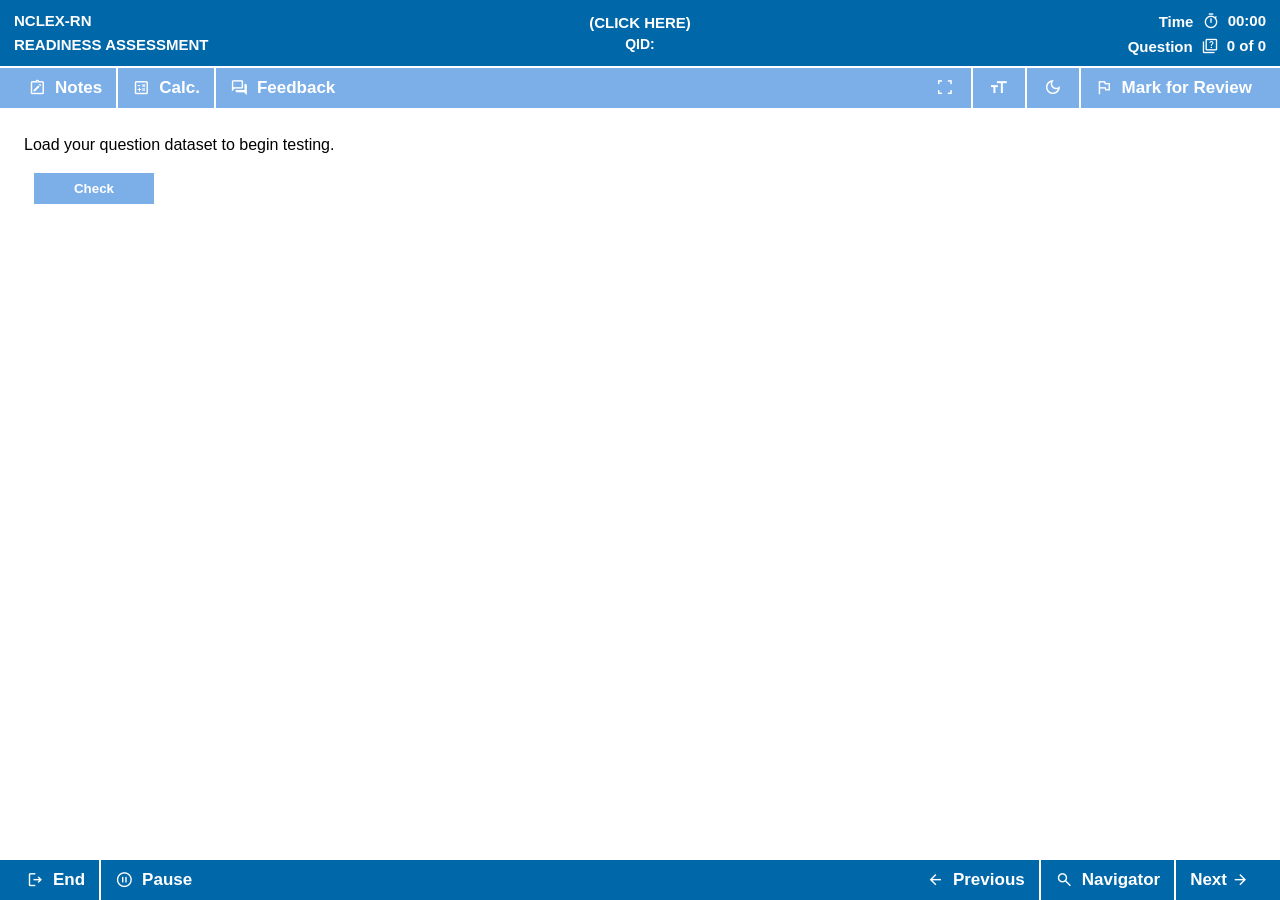
==== teacher.html @ 3cd97748 "Add files via upload" ====
<!doctype html>
<html lang="en">
<head>
  <meta charset="utf-8" />
  <meta name="viewport" content="width=device-width, initial-scale=1, viewport-fit=cover" />
  <meta name="theme-color" content="#edf5fb" />
  <title>NCLEX RN — Teacher Console</title>
  <link rel="manifest" href="manifest.webmanifest" />
  <link rel="icon" type="image/png" sizes="32x32" href="assets/icons/favicon-32.png" />
  <link rel="apple-touch-icon" sizes="180x180" href="assets/icons/apple-touch-icon.png" />
  <link rel="preconnect" href="https://fonts.googleapis.com" />
  <link rel="preconnect" href="https://fonts.gstatic.com" crossorigin />
  <link href="https://fonts.googleapis.com/css2?family=Material+Symbols+Outlined:opsz,wght,FILL,GRAD@20..48,300..700,0..1,-50..200" rel="stylesheet" />
  <link rel="stylesheet" href="assets/teacher.css" />
  <script src="assets/auth.js"></script>
  <script src="assets/haptics.js" defer></script>
  <script src="assets/pwa.js" defer></script>
  <script>window.PBXAuth && window.PBXAuth.requireValidAccess();</script>
</head>
<body>
  <main class="teacher-shell">
    <header class="teacher-topbar">
      <a class="back-btn" href="main.html" aria-label="Back to question selection">
        <span class="material-symbols-outlined" aria-hidden="true">arrow_back</span>
        <span>Question Selection</span>
      </a>
      <div class="teacher-title">
        <span class="material-symbols-outlined" aria-hidden="true">school</span>
        <strong>TEACHER CONSOLE</strong>
      </div>
      <div class="bank-status" id="bankStatus" aria-live="polite">Question bank ready to search</div>
    </header>

    <section class="search-console" aria-label="Question ID lookup">
      <label for="qidInput">QUESTION ID</label>
      <div class="search-row">
        <div class="qid-entry">
          <span class="qid-prefix">QID</span>
          <input id="qidInput" type="text" inputmode="numeric" autocomplete="off" spellcheck="false" placeholder="Enter question ID" aria-describedby="searchHint" />
        </div>
        <button id="searchBtn" type="button">
          <span class="material-symbols-outlined" aria-hidden="true">search</span>
          <span>SHOW QUESTION</span>
        </button>
      </div>
      <p id="searchHint">Enter a Question ID and press Enter. The console searches all question packs.</p>
      <div class="search-message" id="searchMessage" role="status" aria-live="polite"></div>
    </section>

    <section class="empty-state" id="emptyState">
      <span class="material-symbols-outlined" aria-hidden="true">manage_search</span>
      <h1>Direct Question Review</h1>
      <p>Enter any Question ID above to display the question, answer choices, correct answer, and complete explanation.</p>
    </section>

    <article class="question-console" id="questionConsole" hidden>
      <header class="question-meta-bar">
        <div>
          <span class="meta-label">QUESTION ID</span>
          <strong id="displayQid">QID: ----</strong>
        </div>
        <div class="meta-tags">
          <span id="packTag">Pack</span>
          <span id="subjectTag">Subject</span>
          <span id="topicTag">Topic</span>
        </div>
      </header>

      <div class="question-layout">
        <section class="question-pane">
          <div class="section-heading">
            <span class="material-symbols-outlined" aria-hidden="true">quiz</span>
            <h2>Question</h2>
          </div>
          <div class="question-text" id="questionText"></div>

          <div class="section-heading options-heading">
            <span class="material-symbols-outlined" aria-hidden="true">checklist</span>
            <h2>Answer Options</h2>
          </div>
          <div class="teacher-options" id="answerOptions"></div>
        </section>

        <aside class="answer-pane">
          <section class="correct-answer-card">
            <div class="correct-answer-title">
              <span class="material-symbols-outlined" aria-hidden="true">verified</span>
              <span>Correct Answer</span>
            </div>
            <strong id="correctAnswerText">—</strong>
            <div id="correctAnswerChoices" class="correct-choice-summary"></div>
          </section>

          <section class="explanation-card">
            <div class="section-heading">
              <span class="material-symbols-outlined" aria-hidden="true">menu_book</span>
              <h2>Explanation</h2>
            </div>
            <div class="explanation-text" id="explanationText"></div>
            <div class="additional-text" id="additionalText" hidden></div>
          </section>
        </aside>
      </div>
    </article>
  </main>

  <script src="assets/teacher.js"></script>
</body>
</html>
---- assets/teacher.css ----
:root{
  --bg:#e7f2f9;
  --panel:#fff;
  --border:#b9cedd;
  --deep:#123b5f;
  --text:#1f2e3a;
  --muted:#60768a;
  --blue:#246a9f;
  --blue-dark:#174f79;
  --green:#168243;
  --green-bg:#eefaf2;
  --green-border:#92d1aa;
  --shadow:0 8px 24px rgba(37,75,105,.12);
}
*{box-sizing:border-box}
html,body{margin:0;min-height:100%;font-family:Arial,Helvetica,sans-serif;color:var(--text);background:linear-gradient(180deg,#f7fbfe 0,#e5f1f8 100%)}
body{padding:0 0 max(18px,env(safe-area-inset-bottom))}
button,input{font:inherit}
.teacher-shell{width:min(1500px,calc(100% - 28px));margin:14px auto 0}
.teacher-topbar{min-height:54px;display:grid;grid-template-columns:1fr auto 1fr;align-items:center;gap:14px;padding:8px 14px;border:1px solid #a7c2d5;border-radius:14px;background:linear-gradient(#fff,#e7f2f9);box-shadow:var(--shadow);position:sticky;top:8px;z-index:20}
.back-btn{justify-self:start;display:inline-flex;align-items:center;gap:7px;min-height:36px;padding:0 11px;border:1px solid #9bbbd1;border-radius:10px;color:var(--deep);background:#fff;text-decoration:none;font-size:12px;font-weight:800}
.back-btn .material-symbols-outlined{font-size:18px}
.teacher-title{display:flex;align-items:center;justify-content:center;gap:8px;color:var(--deep);font-size:16px;letter-spacing:.04em}
.teacher-title .material-symbols-outlined{font-size:21px;font-variation-settings:"FILL" 1}
.bank-status{justify-self:end;color:var(--muted);font-size:11px;font-weight:700;text-align:right}

.search-console{margin-top:14px;padding:16px 18px 13px;border:1px solid var(--border);border-radius:16px;background:rgba(255,255,255,.94);box-shadow:var(--shadow)}
.search-console>label{display:block;margin-bottom:8px;color:var(--deep);font-size:11px;font-weight:900;letter-spacing:.08em}
.search-row{display:flex;gap:10px;align-items:stretch}
.qid-entry{height:48px;flex:1;display:flex;align-items:center;border:2px solid #759fbd;border-radius:12px;background:#fff;overflow:hidden;box-shadow:inset 0 1px 2px rgba(31,70,99,.08)}
.qid-prefix{height:100%;display:flex;align-items:center;padding:0 14px;background:#e6f1f8;border-right:1px solid #b6cedf;color:#315c7c;font-size:12px;font-weight:900;letter-spacing:.05em}
#qidInput{width:100%;height:100%;padding:0 15px;border:0;outline:0;background:transparent;color:#102f49;font-size:18px;font-weight:800}
#qidInput::placeholder{color:#9aabba;font-weight:600}
#qidInput:focus{box-shadow:inset 0 0 0 2px rgba(36,106,159,.08)}
#searchBtn{height:48px;min-width:180px;display:flex;align-items:center;justify-content:center;gap:7px;border:1px solid #14527e;border-radius:12px;background:linear-gradient(#3a83b9,#1d6598);color:#fff;font-size:12px;font-weight:900;letter-spacing:.025em;cursor:pointer;box-shadow:inset 0 1px 0 rgba(255,255,255,.3),0 3px 8px rgba(25,82,123,.19)}
#searchBtn:hover{filter:brightness(1.04)}
#searchBtn:disabled{opacity:.62;cursor:wait}
#searchBtn .material-symbols-outlined{font-size:19px}
#searchHint{margin:8px 0 0;color:var(--muted);font-size:11px}
.search-message{min-height:18px;margin-top:3px;font-size:12px;font-weight:800;color:#ad342e}
.search-message.success{color:var(--green)}

.empty-state{min-height:48vh;display:flex;flex-direction:column;align-items:center;justify-content:center;text-align:center;color:#638098}
.empty-state>.material-symbols-outlined{font-size:56px;color:#88abc2}
.empty-state h1{margin:8px 0 5px;color:#365e7c;font-size:23px}
.empty-state p{max-width:620px;margin:0;font-size:14px;line-height:1.55}

.question-console{margin-top:14px;border:1px solid #9dbbd0;border-radius:16px;background:#fff;box-shadow:var(--shadow);overflow:hidden}
.question-meta-bar{min-height:58px;display:flex;align-items:center;justify-content:space-between;gap:12px;padding:10px 16px;background:linear-gradient(#eff7fc,#dcecf6);border-bottom:1px solid #b8cedd}
.question-meta-bar>div:first-child{display:flex;flex-direction:column;gap:2px}
.meta-label{color:#71899b;font-size:9px;font-weight:900;letter-spacing:.09em}
#displayQid{color:var(--deep);font-size:18px}
.meta-tags{display:flex;gap:6px;align-items:center;justify-content:flex-end;flex-wrap:wrap}
.meta-tags span{padding:5px 9px;border:1px solid #acc6d8;border-radius:999px;background:#fff;color:#426681;font-size:10px;font-weight:800}
.question-layout{display:grid;grid-template-columns:minmax(0,1.3fr) minmax(360px,.7fr);min-height:560px}
.question-pane{padding:20px 22px 28px;border-right:1px solid #d4e0e8}
.answer-pane{padding:20px;background:#f7fafc}
.section-heading{display:flex;align-items:center;gap:7px;margin-bottom:11px;color:var(--deep)}
.section-heading .material-symbols-outlined{font-size:20px;font-variation-settings:"FILL" 1}
.section-heading h2{margin:0;font-size:14px;font-weight:900;text-transform:uppercase;letter-spacing:.04em}
.question-text{font-size:16px;line-height:1.55;color:#111;overflow-wrap:anywhere}
.question-text p:first-child{margin-top:0}
.question-text img,.explanation-text img{max-width:100%;height:auto}
.options-heading{margin-top:22px}
.teacher-options{display:grid;gap:10px}
.teacher-option{position:relative;display:grid;grid-template-columns:34px minmax(0,1fr);align-items:flex-start;gap:10px;padding:12px 14px;border:1px solid #c5d4df;border-radius:11px;background:#fff;color:#263947;line-height:1.42}
.teacher-option.correct{border-color:var(--green-border);background:var(--green-bg);box-shadow:inset 4px 0 0 var(--green)}
.option-number{width:28px;height:28px;display:flex;align-items:center;justify-content:center;border:1px solid #9db6c8;border-radius:7px;background:#eef4f8;color:#355a75;font-size:12px;font-weight:900}
.teacher-option.correct .option-number{border-color:#72bc91;background:#dff3e6;color:#126c38}
.option-copy{min-width:0;padding-top:3px;font-size:14px}
.correct-badge{position:absolute;right:9px;top:8px;display:inline-flex;align-items:center;gap:3px;padding:3px 7px;border-radius:999px;background:#168243;color:#fff;font-size:9px;font-weight:900;letter-spacing:.03em}
.correct-badge .material-symbols-outlined{font-size:13px}
.teacher-option.correct .option-copy{padding-right:72px}

.correct-answer-card,.explanation-card{border:1px solid #c2d2dd;border-radius:13px;background:#fff;box-shadow:0 3px 10px rgba(43,76,101,.06)}
.correct-answer-card{padding:15px 16px;border-color:#91ccaa;background:linear-gradient(#f5fff8,#eaf8ef)}
.correct-answer-title{display:flex;align-items:center;gap:7px;color:#176b39;font-size:12px;font-weight:900;text-transform:uppercase;letter-spacing:.04em}
.correct-answer-title .material-symbols-outlined{font-size:20px;font-variation-settings:"FILL" 1}
#correctAnswerText{display:block;margin-top:9px;color:#0f5a30;font-size:20px}
.correct-choice-summary{display:grid;gap:6px;margin-top:10px;color:#26563b;font-size:12px;line-height:1.4}
.correct-choice-summary div{padding-top:7px;border-top:1px solid rgba(73,148,100,.22)}
.explanation-card{margin-top:14px;padding:16px}
.explanation-text,.additional-text{font-size:13px;line-height:1.55;color:#293c4a;overflow-wrap:anywhere}
.explanation-text p:first-child{margin-top:0}.explanation-text p:last-child{margin-bottom:0}
.additional-text{margin-top:14px;padding:11px;border:1px solid #c7d8e4;border-radius:10px;background:#f1f7fb}
.explanation-text table,.question-text table{max-width:100%;border-collapse:collapse}.explanation-text td,.explanation-text th,.question-text td,.question-text th{border:1px solid #c6d3dc;padding:6px}

@media(max-width:900px){
  .teacher-topbar{grid-template-columns:auto 1fr}.teacher-title{justify-self:center}.bank-status{display:none}
  .question-layout{grid-template-columns:1fr}.question-pane{border-right:0;border-bottom:1px solid #d4e0e8}.answer-pane{padding:16px}
}
@media(max-width:600px){
  .teacher-shell{width:calc(100% - 14px);margin-top:7px}
  .teacher-topbar{top:4px;min-height:48px;padding:6px 8px}.back-btn{width:36px;min-height:34px;padding:0;justify-content:center}.back-btn span:last-child{display:none}.teacher-title{font-size:13px;gap:5px}.teacher-title .material-symbols-outlined{font-size:18px}
  .search-console{margin-top:8px;padding:12px 11px 10px}.search-row{gap:7px}.qid-entry{height:45px}.qid-prefix{padding:0 10px}#qidInput{font-size:16px;padding:0 10px}#searchBtn{height:45px;min-width:49px;width:49px;padding:0}#searchBtn span:last-child{display:none}
  .question-console{margin-top:8px;border-radius:13px}.question-meta-bar{align-items:flex-start;flex-direction:column;padding:9px 11px}.meta-tags{justify-content:flex-start}.meta-tags span{padding:4px 7px}
  .question-pane{padding:16px 13px 20px}.answer-pane{padding:12px}.question-text{font-size:14px}.teacher-option{grid-template-columns:30px minmax(0,1fr);padding:10px 10px;gap:7px}.option-number{width:25px;height:25px}.option-copy{font-size:13px}.teacher-option.correct .option-copy{padding-right:58px}.correct-badge{right:6px;top:6px;padding:2px 5px;font-size:8px}
  .empty-state{min-height:42vh}.empty-state h1{font-size:19px}.empty-state p{font-size:12px;padding:0 12px}
}
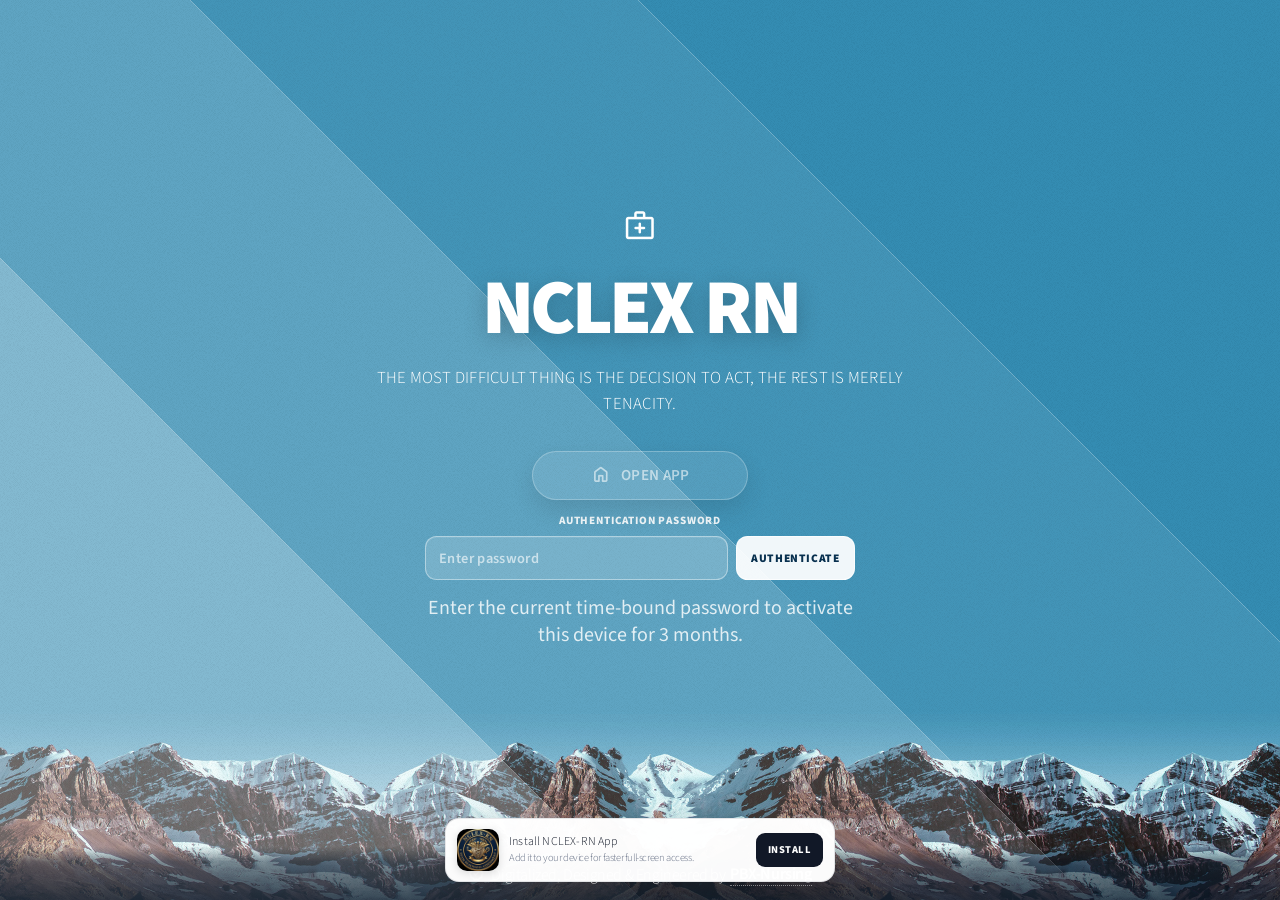
==== commit 3811d10d: "Add files via upload" ====
--- a/teacher.html
+++ b/teacher.html
@@ -1,109 +1,2437 @@
-<!doctype html>
-<html lang="en">
+<!DOCTYPE html>
+<html>
 <head>
-  <meta charset="utf-8" />
-  <meta name="viewport" content="width=device-width, initial-scale=1, viewport-fit=cover" />
-  <meta name="theme-color" content="#edf5fb" />
-  <title>NCLEX RN — Teacher Console</title>
-  <link rel="manifest" href="manifest.webmanifest" />
-  <link rel="icon" type="image/png" sizes="32x32" href="assets/icons/favicon-32.png" />
-  <link rel="apple-touch-icon" sizes="180x180" href="assets/icons/apple-touch-icon.png" />
-  <link rel="preconnect" href="https://fonts.googleapis.com" />
-  <link rel="preconnect" href="https://fonts.gstatic.com" crossorigin />
-  <link href="https://fonts.googleapis.com/css2?family=Material+Symbols+Outlined:opsz,wght,FILL,GRAD@20..48,300..700,0..1,-50..200" rel="stylesheet" />
-  <link rel="stylesheet" href="assets/teacher.css" />
-  <script src="assets/auth.js"></script>
-  <script src="assets/haptics.js" defer></script>
-  <script src="assets/pwa.js" defer></script>
-  <script>window.PBXAuth && window.PBXAuth.requireValidAccess();</script>
+<meta charset="UTF-8">
+<meta name="viewport" content="width=device-width, initial-scale=1, viewport-fit=cover">
+<link href="https://fonts.googleapis.com/css2?family=Material+Symbols+Outlined:opsz,wght,FILL,GRAD@20..48,400,0,0" rel="stylesheet">
+<title>TEACHING CONSOLE</title>
+<meta name="theme-color" content="#0067A9">
+<link rel="manifest" href="manifest.webmanifest">
+<link rel="icon" type="image/png" sizes="32x32" href="assets/icons/favicon-32.png">
+<link rel="apple-touch-icon" sizes="180x180" href="assets/icons/apple-touch-icon.png">
+<meta name="mobile-web-app-capable" content="yes">
+<meta name="apple-mobile-web-app-capable" content="yes">
+<meta name="apple-mobile-web-app-status-bar-style" content="black-translucent">
+<meta name="apple-mobile-web-app-title" content="NCLEX-RN">
+<script src="assets/auth.js"></script>
+<script>window.PBXAuth && window.PBXAuth.requireValidAccess();</script>
+<script src="assets/haptics.js" defer></script>
+<script src="assets/pwa.js" defer></script>
+<style>
+
+:root {
+  --color-correct: #10b981;
+  --color-incorrect: #ef4444;
+  --color-partial: #eab308;
+  --color-omitted: #6b7280;
+  --current-color: var(--color-correct);
+  --navy: #0067A9;       
+  --navy-light: #7cafe8; 
+  --google-blue: #0066CC;
+  --calc-red: #8b0000;
+  --calc-blue: #004080;
+  --glass: rgba(255, 255, 255, 0.8);
+  --bg-main: #eef3f8;
+  --bg-left: #ffffff;
+  --bg-right: #ffffff;
+  --text-main: #111111;
+  --border-color: #ffffff;
+}
+
+/* Google Material Symbols Icons */
+.material-symbols-outlined,
+.google-icon {
+  font-family: 'Material Symbols Outlined';
+  font-weight: normal;
+  font-style: normal;
+  font-size: 1.1em;
+  line-height: 1;
+  letter-spacing: normal;
+  text-transform: none;
+  display: inline-flex;
+  align-items: center;
+  justify-content: center;
+  white-space: nowrap;
+  word-wrap: normal;
+  direction: ltr;
+  -webkit-font-feature-settings: 'liga';
+  -webkit-font-smoothing: antialiased;
+  font-feature-settings: 'liga';
+  vertical-align: -0.18em;
+}
+.google-icon {
+  margin-right: 4px;
+}
+.inline-google-icon {
+  margin-right: 4px;
+  vertical-align: -0.2em;
+}
+.icon-only .google-icon,
+.action-icon-btn .google-icon,
+#calc-close .google-icon,
+.speaker-icon.google-icon {
+  margin-right: 0;
+}
+.status-label .google-icon {
+  margin-left: 4px;
+  margin-right: 0;
+  font-size: 18px;
+}
+.strip-btn > span,
+.bottombar button,
+.result-item,
+.ai-header > span:first-child {
+  display: inline-flex;
+  align-items: center;
+  gap: 4px;
+}
+.speaker-icon.google-icon {
+  cursor: pointer;
+  margin-left: 8px;
+  font-size: 1.25em;
+}
+
+/* Enable text selection everywhere by default for questions, explanations, options, and tables */
+body, .left, #rightPanel, .qtext, #question, #explanation, #caseStudyContainer, .option, table, td, th, .tab-content {
+  -webkit-user-select: text;
+  -moz-user-select: text;
+  -ms-user-select: text;
+  user-select: text;
+}
+
+/* Disable text selection on UI controls and buttons */
+button, .strip-btn, .topbar, .bottombar, .calc-strip, input, select, .material-symbols-outlined, .google-icon {
+  -webkit-user-select: none;
+  -moz-user-select: none;
+  -ms-user-select: none;
+  user-select: none;
+}
+
+*{ box-sizing:border-box; }
+
+body{
+  margin:0;
+  font-family: Helvetica Neue, Arial,  sans-serif;
+  background:#eef3f8;
+  overflow:hidden;
+  transition: background-color 0.5s ease, color 0.5s ease;
+  line-height: 1.6;
+}
+
+/* Night Mode Theme */
+body.night-mode {
+  --navy: #1a1a1a;
+  --navy-light: #161616;
+  --glass: rgba(30, 30, 50, 0.85);
+  --bg-main: #0a0a14;
+  --bg-left: #121212;
+  --bg-right: #0f0f0f;
+  --text-main: #e0e0e0;
+  --border-color: #2a2a2a;
+  background: var(--bg-main);
+}
+
+body.night-mode .topbar,
+body.night-mode .bottombar {
+  background: linear-gradient(180deg, #1d1d1d 0%, #141414 100%);
+  border-bottom-color: #2a2a2a;
+}
+
+body.night-mode .calc-strip {
+  background: linear-gradient(180deg, #1d1d1d 0%, #1a1a1a 100%);
+  border-bottom-color: #2a2a2a;
+  border-left-color: #2a2a2a;
+  border-right-color: #2a2a2a;
+}
+
+body.night-mode .left {
+  background: var(--bg-left);
+  box-shadow: inset 0 0 20px rgba(0, 0, 0, 0.5);
+}
+
+body.night-mode #rightPanel {
+  background: var(--bg-left) !important;
+  box-shadow: inset 0 0 20px rgba(0, 0, 0, 0.5);
+}
+
+body.night-mode .divider {
+  background: #666666;
+}
+
+body.night-mode .nav-link {
+  background-color: #1a1a1a;
+  color: #a0a0c0;
+  border-color: #2a2a2a;
+}
+
+body.night-mode .nav-link:hover {
+  background-color: #252525;
+}
+
+body.night-mode .nav-link.active {
+  background-color: #0f0f0f;
+  color: #e0e0e0;
+  border-color: #2a2a2a #2a2a2a #0f0f0f;
+}
+
+body.night-mode .tab-content {
+  background: #121212;
+  border-color: #2a2a2a;
+  color: #e0e0e0;
+}
+
+body.night-mode table th {
+  background-color: #ff6161;
+  color: #e0e0e0;
+}
+
+body.night-mode table td {
+  background: #121212;
+  border-color: #2a2a2a;
+  color: #c0c0c0;
+}
+
+body.night-mode .qtext,
+body.night-mode #question,
+body.night-mode #caseStudyContainer {
+  color: #e0e0e0;
+  padding: 10px;
+}
+
+body.night-mode .ngn-select {
+  background: #1a1a1a;
+  color: #e0e0e0;
+  border-color: #3a3a3a;
+}
+
+body.night-mode .ngn-dropdown-select {
+  background: linear-gradient(to bottom, #1a1a1a 0%, #121212 100%);
+  color: #e0e0e0;
+  border-color: #3a3a3a;
+}
+
+body.night-mode .ngn-element-container {
+  background: linear-gradient(135deg, #1a1a1a 0%, #121212 100%);
+  border-color: #2a2a2a;
+}
+
+body.night-mode .ngn-interactive-table td {
+  background: #121212;
+  border-color: #2a2a2a;
+}
+
+body.night-mode .ngn-interactive-table tr:hover td {
+  background: #1a1a1a;
+}
+
+body.night-mode .strip-separator,
+body.night-mode .footer-separator {
+  background: #3a3a3a;
+}
+
+body.night-mode .option::before {
+  background: #2a2a2a;
+  border-color: #4a4a4a;
+}
+
+body.night-mode #calculator {
+  background: #1a1a1a;
+}
+
+body.night-mode #calc-header {
+  background: linear-gradient(180deg, #1a1a1a 0%, #0f0f0f 100%);
+  color: #e0e0e0;
+}
+
+body.night-mode #calc-display {
+  background: #0f0f0f;
+  color: #e0e0e0;
+}
+
+body.night-mode .calc-btn {
+  background: #2a2a2a;
+  color: #e0e0e0;
+}
+
+body.night-mode .calc-btn.op {
+  background: #8b0000;
+}
+
+body.night-mode .calc-btn.eq {
+  background: #004080;
+}
+
+body.night-mode ::-webkit-scrollbar {
+  width: 10px;
+}
+
+body.night-mode ::-webkit-scrollbar-track {
+  background: #1a1a1a;
+}
+
+body.night-mode ::-webkit-scrollbar-thumb {
+  background: #3a3a3a;
+  border-radius: 5px;
+}
+
+body.night-mode ::-webkit-scrollbar-thumb:hover {
+  background: #4a4a4a;
+}
+
+body.night-mode #aiModal {
+  background: rgba(20, 20, 35, 0.9);
+}
+
+body.night-mode .ai-header {
+  background: linear-gradient(180deg, #1a1a1a 0%, #0f0f0f 100%);
+}
+
+.night-toggle-strip {
+  cursor: pointer;
+  font-size: 16px;
+  opacity: 0.9;
+  transition: opacity 0.3s ease;
+}
+
+.night-toggle-strip:hover {
+  opacity: 0.7;
+}
+
+/* TOP BAR */
+.topbar{
+  height:68px;
+  background:var(--navy);
+  color:white;
+  padding:0 14px;
+  display:grid;
+  grid-template-columns:minmax(260px, 1fr) auto minmax(260px, 1fr);
+  align-items:center;
+  border-bottom:2px solid white;
+  transition: background-color 0.5s ease, color 0.5s ease;
+}
+.top-left{
+  display:flex;
+  align-items:center;
+  gap:8px;
+  min-width:0;
+  font-size:15px;
+  font-weight:800;
+  white-space:nowrap;
+}
+.top-left-title{
+  display:flex;
+  align-items:center;
+  gap:4px;
+  min-width:0;
+  font-weight:700;
+}
+.top-left-badge{
+  display:none;
+}
+
+@keyframes metalGlare {
+  0% { color: white; text-shadow: 0 0 5px rgba(255, 255, 255, 0.3); }
+  25% { color: #FFD700; text-shadow: 0 0 15px rgba(255, 255, 0, 0.8), 0 0 30px rgba(255, 255, 0, 0.6); }
+  50% { color: white; text-shadow: 0 0 20px rgba(255, 255, 255, 0.9), 0 0 80px rgba(255, 255, 255, 0.7); }
+  75% { color: #FFD700; text-shadow: 0 0 150px rgba(255, 255, 0, 0.8), 0 0 300px rgba(255, 255, 0, 0.6); }
+  100% { color: white; text-shadow: 0 0 5px rgba(255, 255, 255, 0.3); }
+}
+.top-left.glare-active {
+  animation: metalGlare 6s ease-in-out infinite;
+}
+
+@keyframes glarYellowRed {
+  0% { color: inherit; text-shadow: 0 0 2px rgba(255, 255, 0, 0.3); }
+  25% { color: #FFD700; text-shadow: 0 0 10px rgba(255, 255, 0, 0.8), 0 0 20px rgba(255, 215, 0, 0.6); }
+  50% { color: #FFA500; text-shadow: 0 0 15px rgba(255, 165, 0, 0.8), 0 0 25px rgba(255, 140, 0, 0.6); }
+  75% { color: #f8a98c; text-shadow: 0 0 15px rgba(255, 69, 0, 0.8), 0 0 25px rgba(255, 114, 142, 0.644); }
+  100% { color: inherit; text-shadow: 0 0 2px rgba(255, 94, 94, 0.555); }
+}
+
+.pbx-glare {
+  animation: glarYellowRed 3s ease-in-out infinite;
+  font-weight: bold;
+  display: inline-block;
+}
+.top-center{
+  justify-self:center;
+  text-align:center;
+  color:white;
+  font-weight:700;
+  line-height:1.2;
+}
+.top-center .meta-line{
+  font-size:15px;
+  font-weight:700;
+  cursor:pointer;
+}
+.top-center .qid-line{
+  font-size:14px;
+  margin-top:4px;
+  font-weight:700;
+}
+
+#typewriter { display:none; }
+.cursor-blink { animation: blink 0.7s infinite; }
+@keyframes blink { 50% { border-color: transparent; } }
+
+.top-right{
+  justify-self:end;
+  display:flex;
+  flex-direction:column;
+  align-items:flex-end;
+  gap:5px;
+}
+.status-row{
+  display:flex;
+  align-items:center;
+  gap:8px;
+  font-size:15px;
+  line-height:0.8;
+  color:white;
+  cursor:pointer;
+  padding:1px 0;
+  border:none;
+  font-weight:700;
+  transition: color 0.2s ease;
+}
+.status-label{
+  min-width:72px;
+  text-align:right;
+  font-weight:700;
+}
+.status-value{
+  font-weight:700;
+  white-space:nowrap;
+}
+.status-row:hover{ color:#ffe45c; }
+
+/* CALC STRIP */
+.calc-strip{
+  height:40px;
+  background:var(--navy-light);
+  color:white;
+  padding:0 16px;
+  display:flex;
+  justify-content:space-between;
+  align-items:center;
+  font-size:15px;
+  font-weight:700;
+  transition: background-color 0.5s ease, color 0.5s ease;
+}
+.calc-left, .calc-right{
+  display:flex;
+  align-items:center;
+  gap:0;
+}
+.calc-center{ display:none; }
+
+.strip-btn{
+  height:auto;
+  display:inline-flex;
+  align-items:center;
+  gap:0;
+  padding:0 12px;
+  border:none;
+  background:transparent;
+  color:white;
+  font-size:17px;
+  font-weight:700;
+  cursor:pointer;
+  transition: color 0.2s ease;
+}
+.strip-btn:hover{ color:#ffe45c; background:transparent; }
+.practice-mode-btn{
+  min-width:112px;
+  justify-content:center;
+  border-left:2px solid #ffffff;
+  margin-left:2px;
+}
+.practice-mode-btn .mode-dot{
+  width:8px;height:8px;border-radius:50%;background:#60d394;display:inline-block;margin-right:7px;box-shadow:0 0 0 2px rgba(255,255,255,.2);
+}
+.practice-mode-btn.untutored .mode-dot{background:#ffd166;}
+body.untutored-mode .check-btn,
+body.untutored-mode .mobile-check-cell{display:none !important;}
+body.untutored-mode .mobile-bottombar{grid-template-columns:1fr 1fr;}
+body.untutored-mode .main:not(.review-active) #rightPanel{display:none !important;}
+body.untutored-mode .main:not(.review-active){grid-template-columns:1fr 0 0 !important;}
+body.review-mode .check-btn,
+body.review-mode .mobile-check-cell{display:none !important;}
+body.review-mode .mobile-bottombar{grid-template-columns:1fr 1fr;}
+body.review-mode #practiceModeBtn,
+body.review-mode #mobilePracticeModeBtn{display:none !important;}
+/* Review is read-only: keep question count, but remove elapsed time from both top bars. */
+body.review-mode .top-right .status-row:first-child,
+body.review-mode .mobile-status-block .mobile-status-row:first-child{display:none !important;}
+.action-icon-btn{ justify-content:center; padding:0 14px; }
+.utility-btn{ font-size:18px; }
+.strip-separator{
+  width:2px;
+  height:40px;
+  background:#ffffff;
+  display:inline-block;
+  margin:0 2px;
+  flex:0 0 2px;
+}
+.hidden-file-input{ display:none !important; }
+.mark-review-btn.is-marked{ color:#ffe45c; }
+
+#questionCounter { font-weight:700; font-size:15px; }
+
+/* CASE STUDY TABS STYLING */
+#caseStudyContainer {
+  margin-bottom: 20px;
+  border-bottom: 4px solid #eef3f8;
+  padding: 15px;
+  display: none;
+  font-size: 16px;
+  line-height: 1.8;
+  color: #333;
+  font-weight: 500;
+}
+.nav-tabs {
+  display: flex;
+  flex-wrap: wrap;
+  padding-left: 0;
+  margin-bottom: 0;
+  list-style: none;
+  border-bottom: 1px solid #dee2e6;
+}
+.nav-item { margin-bottom: -1px; }
+.nav-link {
+  display: block;
+  padding: 8px 16px;
+  border: 1px solid transparent;
+  border-top-left-radius: 4px;
+  border-top-right-radius: 4px;
+  text-decoration: none;
+  color: var(--navy);
+  background-color: #f8f9fa;
+  cursor: pointer;
+  font-size: 13px;
+  font-weight: bold;
+  margin-right: 2px;
+}
+.nav-link:hover { border-color: #e9ecef #e9ecef #dee2e6; }
+.nav-link.active {
+  color: #495057;
+  background-color: #fff;
+  border-color: #dee2e6 #dee2e6 #fff;
+}
+.tab-content { padding: 15px; border: 1px solid #dee2e6; border-top: none; font-size: 16px; line-height: 1.8; }
+.tab-pane { display: none; }
+.tab-pane.active { display: block; animation: fadeIn 0.3s; }
+@keyframes fadeIn { from { opacity:0; } to { opacity:1; } }
+
+table { border-collapse: collapse; width: 100%; font-size: 13px; margin: 10px 0; }
+th, td { border: 1px solid #dee2e6; padding: 8px; text-align: left; }
+th { background-color: #f1f3f5; }
+select.ngn-select {
+  padding: 5px; border: 1px solid var(--navy); border-radius: 4px; background: #eef; font-weight: bold; max-width: 100%;
+}
+
+/* MAIN LAYOUT */
+.main{
+  /* 68px desktop top bar + 40px utility strip + 40px fixed lower bar. */
+  height:calc(100vh - 68px - 40px - 40px);
+  display:grid;
+  grid-template-columns:1fr 0 0;
+}
+
+.left, #rightPanel{
+  overflow-y:auto;
+  overflow-x:hidden;
+  padding:24px;
+  padding-bottom: 60px;
+  transition: background-color 0.5s ease, color 0.5s ease;
+}
+.left{ background:white; }
+#rightPanel{ background:white !important; display: none; }
+
+.divider {
+  height: 100%;
+  width: 1px;
+  background: #888888;
+  user-select: none;
+  pointer-events: none;
+  display: none;
+}
+
+.main.show-result { grid-template-columns: 1fr 1px 1fr; }
+.main.show-result .divider,
+.main.show-result #rightPanel { display: block; }
+
+/* Make images clickable in question/explanation areas */
+.left img, #rightPanel img {
+  max-width: 100%;
+  height: auto;
+  display: block;
+  margin: 15px 0;
+  cursor: zoom-in;
+  transition: opacity 0.2s;
+}
+.left img:hover, #rightPanel img:hover {
+  opacity: 0.92;
+}
+
+/* ====================================================
+   CUSTOM CONTEXT MENU (HIGHLIGHT & NOTEBOOK)
+   ==================================================== */
+#customContextMenu {
+  display: none;
+  position: fixed;
+  z-index: 99999;
+  background: #ffffff;
+  border: 1px solid #cbd5e1;
+  border-radius: 6px;
+  box-shadow: 0 10px 25px rgba(0,0,0,0.15);
+  padding: 4px;
+  font-size: 14px;
+  font-weight: 500;
+  color: #1e293b;
+  min-width: 180px;
+}
+#customContextMenu.active {
+  display: flex;
+  flex-direction: column;
+}
+.context-menu-item {
+  padding: 8px 12px;
+  display: flex;
+  align-items: center;
+  gap: 8px;
+  cursor: pointer;
+  border-radius: 4px;
+  background: transparent;
+  border: none;
+  width: 100%;
+  text-align: left;
+  color: inherit;
+  font-size: 14px;
+}
+.context-menu-item:hover {
+  background: #f1f5f9;
+}
+body.night-mode #customContextMenu {
+  background: #1e1e1e;
+  border-color: #333;
+  color: #e0e0e0;
+  box-shadow: 0 10px 25px rgba(0,0,0,0.5);
+}
+body.night-mode .context-menu-item:hover {
+  background: #2a2a2a;
+}
+
+/* Bright Yellow User Highlight Styling */
+.user-highlight {
+  background-color: #ffff00;
+  color: #111111;
+  padding: 2px 0;
+  border-radius: 2px;
+}
+body.night-mode .user-highlight {
+  background-color: #facc15;
+  color: #111111;
+}
+/* ==================================================== */
+
+/* ====================================================
+   EXHIBIT DISPLAY MODAL (IMAGE ZOOM & SCROLL VIEWER)
+   ==================================================== */
+#exhibitModal {
+  display: none;
+  position: fixed;
+  inset: 0;
+  z-index: 99999;
+  background: rgba(0, 0, 0, 0.65);
+  align-items: center;
+  justify-content: center;
+  padding: 20px;
+}
+#exhibitModal.active {
+  display: flex;
+}
+.exhibit-dialog {
+  width: min(1040px, 96vw);
+  height: min(800px, 92vh);
+  background: #ffffff;
+  border-radius: 8px;
+  box-shadow: 0 25px 50px rgba(0,0,0,0.35);
+  display: flex;
+  flex-direction: column;
+  overflow: hidden;
+  border: 2px solid var(--navy);
+}
+.exhibit-header {
+  background: var(--navy);
+  color: #ffffff;
+  padding: 14px 20px;
+  display: flex;
+  justify-content: space-between;
+  align-items: center;
+  font-size: 16px;
+  font-weight: 600;
+}
+.exhibit-close-btn {
+  background: transparent;
+  border: none;
+  color: #ffffff;
+  font-size: 20px;
+  cursor: pointer;
+  display: flex;
+  align-items: center;
+  justify-content: center;
+  padding: 2px;
+  border-radius: 4px;
+}
+.exhibit-close-btn:hover {
+  background: rgba(255,255,255,0.15);
+}
+.exhibit-body {
+  flex: 1;
+  position: relative;
+  background: #f8fafc;
+  overflow: auto;
+  display: flex;
+  align-items: center;
+  justify-content: center;
+  cursor: grab;
+}
+.exhibit-body:active {
+  cursor: grabbing;
+}
+.exhibit-img-wrap {
+  position: relative;
+  display: flex;
+  align-items: center;
+  justify-content: center;
+  padding: 30px;
+  min-width: 100%;
+  min-height: 100%;
+}
+#exhibitImage {
+  max-width: 100%;
+  max-height: 100%;
+  object-fit: contain;
+  transition: transform 0.1s ease-out;
+  transform-origin: center center;
+  user-select: none;
+  pointer-events: none;
+}
+.exhibit-footer {
+  background: #ffffff;
+  border-top: 1px solid #e2e8f0;
+  padding: 10px 18px;
+  display: flex;
+  justify-content: flex-end;
+  align-items: center;
+  gap: 12px;
+}
+.exhibit-btn {
+  background: transparent;
+  border: 1px solid #cbd5e1;
+  color: #334155;
+  padding: 6px 14px;
+  font-size: 14px;
+  font-weight: 600;
+  border-radius: 4px;
+  cursor: pointer;
+  display: inline-flex;
+  align-items: center;
+  gap: 6px;
+  transition: background 0.2s, border-color 0.2s;
+}
+.exhibit-btn:hover {
+  background: #f1f5f9;
+  border-color: #94a3b8;
+}
+.exhibit-btn .google-icon {
+  font-size: 18px !important;
+  margin: 0 !important;
+}
+
+body.night-mode .exhibit-dialog {
+  background: #121212;
+  border: 2px solid var(--border-color);
+}
+body.night-mode .exhibit-header {
+  background: var(--navy);
+}
+body.night-mode .exhibit-body {
+  background: #0b0b10;
+}
+body.night-mode .exhibit-footer {
+  background: #161616;
+  border-top-color: #2a2a2a;
+}
+body.night-mode .exhibit-btn {
+  background: #222;
+  border-color: #3a3a3a;
+  color: #e0e0e0;
+}
+body.night-mode .exhibit-btn:hover {
+  background: #2a2a2a;
+}
+/* ==================================================== */
+
+.blue-search {
+  color: var(--google-blue);
+  text-decoration: underline;
+  cursor: pointer;
+  font-weight: 600;
+}
+body.night-mode .blue-search { color: #6fa8dc; }
+body.night-mode #explanation { color: #e0e0e0; }
+
+/* Additional text shown below the main explanation */
+.additional-text-box {
+  margin-top: 16px;
+  padding: 14px 16px;
+  background: #f1f3f5;
+  border: 1px solid #d9dee3;
+  border-radius: 7px;
+  color: #000000;
+  font-size: 15px;
+  line-height: 1.7;
+}
+
+body.night-mode .additional-text-box {
+  background: #1a1a1a;
+  border: 2px solid #2a2a2a;
+  color: #e0e0e0;
+  box-shadow: 0 8px 20px -4px rgba(0, 0, 0, 0.4);
+}
+
+.exp-meta {
+  margin-top: 20px;
+  padding-top: 15px;
+  border-top: 1px solid #dee2e6;
+}
+.exp-topic { margin-bottom: 8px; font-size: 16px; color: #242424; }
+.exp-subject { margin-bottom: 8px; font-size: 14px; color: #888; }
+body.night-mode .exp-topic { color: #888; }
+body.night-mode .exp-subject { color: #666; }
+
+/* OPTIONS */
+.option {
+  border: none !important;
+  padding: 10px 5px 10px 59px;
+  margin-bottom: 8px;
+  cursor: default;
+  position: relative;
+  background: transparent !important;
+  color: #000000;
+  box-shadow: none !important;
+  line-height: 1.3;
+}
+body.night-mode .option {
+  color: #e0e0e0;
+}
+.option::before {
+  content: "";
+  width: 22px;
+  height: 22px;
+  border: 2px solid #ffffff;
+  border-radius: 4px;
+  position: absolute;
+  left: 29px;
+  top: 50%;
+  transform: translateY(-50%);
+  background: #ffffff;
+  box-shadow: inset 0 0 0 1px #41414154;
+}
+body.night-mode .option::before {
+  border-color: #41414154;
+  background: #41414154;
+  box-shadow: inset 0 0 0 2px #ffffff;
+}
+.option.selected::before {
+  background: #92c5ff;
+  border-color: #ffffff;
+  box-shadow: inset 0 0 0 1px #41414154, inset 0 0 0 4px #ffffff;
+}
+body.night-mode .option.selected::before {
+  background: #304961;
+  border-color: #000000a4;
+  box-shadow: inset 0 0 0 1px #ffffff, inset 0 0 0 4px #1a1a2e;
+}
+
+.option.correct::after,
+.option.wrong::after {
+  font-family: 'Material Symbols Outlined';
+  position: absolute;
+  left: 0px;
+  top: 50%;
+  transform: translateY(-50%);
+  width: 26px;
+  height: 26px;
+  line-height: 26px;
+  text-align: center;
+  font-size: 26px;
+  font-weight: 400;
+}
+.option.correct::after { content: "check"; color: #1bad22; }
+.option.wrong::after { content: "close"; color: #ff2828; }
+
+/* ====================================================
+   VERTICALLY SPACE ADAPTIVE RESULT BOX STYLING (Space-Efficient)
+   ==================================================== */
+#questionResultBox {
+  position: relative;
+  background: #ffffff;
+  border-radius: 10px;
+  padding: 16px 20px;
+  border: 2px solid #e2e8f0;
+  box-shadow: 0 8px 20px -4px rgba(0, 0, 0, 0.08);
+  display: none;
+  margin-top: 15px;
+  overflow: hidden;
+  height: auto;
+}
+
+.border-svg {
+  position: absolute;
+  top: 0;
+  left: 0;
+  width: 100%;
+  height: 100%;
+  pointer-events: none;
+  overflow: visible;
+  border-radius: 10px;
+}
+
+.anim-rect {
+  fill: none;
+  stroke: var(--current-color);
+  stroke-width: 3px;
+  opacity: 0;
+}
+
+.anim-rect.animate {
+  animation: borderTrace 0.75s cubic-bezier(0.4, 0, 0.2, 1) forwards;
+}
+
+@keyframes borderTrace {
+  0% {
+    stroke-dashoffset: var(--path-length);
+    opacity: 1;
+  }
+  95% {
+    opacity: 1;
+  }
+  100% {
+    stroke-dashoffset: 0;
+    opacity: 0;
+  }
+}
+
+.arrow-marker {
+  fill: var(--current-color);
+}
+
+.result-title {
+  font-size: 18px;
+  font-weight: 700;
+  margin-bottom: 12px;
+  color: var(--current-color);
+}
+
+.result-row {
+  display: flex;
+  justify-content: space-between;
+  padding: 7px 0;
+  border-bottom: 1px solid var(--current-color);
+  font-size: 14px;
+  color: #1e293b;
+  transition: border-color 0.3s ease;
+}
+
+.result-row:last-child {
+  border-bottom: none;
+}
+
+body.night-mode #questionResultBox {
+  background: #1a1a1a !important;
+  border: 2px solid #2a2a2a !important;
+  box-shadow: 0 8px 20px -4px rgba(0, 0, 0, 0.4) !important;
+}
+
+body.night-mode .result-row {
+  color: #e0e0e0;
+}
+
+body.night-mode .result-title {
+  color: var(--current-color);
+}
+/* ==================================================== */
+
+/* IN-APP AI POPUP */
+#aiModal {
+  position: fixed;
+  top: 60px;
+  right: -550px;
+  width: 500px;
+  height: 80%;
+  background: var(--glass);
+  backdrop-filter: blur(20px);
+  border-radius: 15px 0 0 15px;
+  box-shadow: -10px 0 30px rgba(0,0,0,0.2);
+  z-index: 20000;
+  transition: right 0.5s cubic-bezier(0.175, 0.885, 0.32, 1.275);
+  display: flex;
+  flex-direction: column;
+  border: 1px solid rgba(255,255,255,0.3);
+}
+#aiModal.active { right: 0; }
+.ai-header {
+  padding: 15px;
+  background: var(--navy);
+  color: white;
+  display: flex;
+  justify-content: space-between;
+  border-radius: 15px 0 0 0;
+  font-weight: bold;
+}
+.ai-body { flex: 1; position: relative; }
+.ai-body iframe { width: 100%; height: 100%; border: none; }
+.ai-loader {
+  position: absolute;
+  top: 50%; left: 50%;
+  transform: translate(-50%, -50%);
+  display: none;
+  text-align: center;
+}
+.spinner {
+  border: 4px solid rgba(255,255,255,0.3);
+  border-top: 4px solid var(--navy);
+  border-radius: 50%;
+  width: 40px; height: 40px;
+  animation: spin 1s linear infinite;
+  margin-bottom: 10px;
+}
+@keyframes spin { 100% { transform: rotate(360deg); } }
+
+/* BOTTOM BAR */
+.bottombar{
+  height:40px;
+  background:var(--navy);
+  padding:0 14px;
+  display:flex;
+  justify-content:space-between;
+  align-items:center;
+  position:fixed;
+  bottom:0;
+  left:0;
+  right:0;
+  z-index:100;
+  font-weight:700;
+  transition: background-color 0.5s ease, color 0.5s ease;
+}
+.bottom-left, .bottom-right{
+  display:flex;
+  align-items:center;
+  gap:0;
+}
+.bottombar button{
+  height:auto;
+  background:transparent;
+  color:white;
+  border:none;
+  padding:0 12px;
+  margin:0;
+  cursor:pointer;
+  font-size:17px;
+  font-weight:700;
+  text-align:center;
+  transition: color 0.2s ease;
+}
+.bottombar button:hover{ color:#ffe45c; background:transparent; }
+.footer-separator{
+  width:2px;
+  height:40px;
+  background:#ffffff;
+  display:inline-block;
+  margin:0 2px;
+  flex:0 0 2px;
+}
+.check-btn button{
+  background:var(--navy-light);
+  color:white;
+  border:none;
+  width:120px;
+  padding:8px 0;
+  margin-left:10px;
+  cursor:pointer;
+  font-weight:bold;
+  text-align:center;
+}
+.check-btn { margin-top: 15px; }
+
+/* CALCULATOR — faithful, functional TI-108 replica */
+#calculator {
+  position: fixed;
+  top: 112px;
+  left: 88px;
+  width: min(330px, 92vw);
+  aspect-ratio: 650 / 1093;
+  display: none;
+  z-index: 10000;
+  padding: 0;
+  border: 0;
+  border-radius: 7% 7% 10% 10%;
+  background: transparent !important;
+  box-shadow: 0 18px 34px rgba(9, 29, 62, 0.34);
+  overflow: visible;
+  container-type: inline-size;
+  user-select: none;
+  -webkit-user-select: none;
+}
+
+.calc-replica-image {
+  position: absolute;
+  inset: 0;
+  width: 100%;
+  height: 100%;
+  object-fit: contain;
+  pointer-events: none;
+  user-select: none;
+  -webkit-user-drag: none;
+  z-index: 1;
+}
+
+#calc-header {
+  position: absolute;
+  top: 0;
+  left: 3%;
+  right: 3%;
+  height: 36.5%;
+  cursor: grab;
+  z-index: 7;
+  touch-action: none;
+}
+
+#calc-header:active { cursor: grabbing; }
+
+#calc-close {
+  position: absolute;
+  top: 1.2%;
+  right: 1.5%;
+  width: 27px;
+  height: 27px;
+  padding: 0;
+  border: 1px solid rgba(255,255,255,0.75);
+  border-radius: 999px;
+  background: rgba(4, 35, 68, 0.88);
+  color: #ffffff;
+  font-size: 18px;
+  line-height: 25px;
+  cursor: pointer;
+  display: grid;
+  place-items: center;
+  z-index: 12;
+  box-shadow: 0 2px 7px rgba(0,0,0,0.3);
+}
+
+#calc-close:hover { background: rgba(0, 20, 45, 0.98); }
+
+#calc-display {
+  position: absolute;
+  left: 16.15%;
+  top: 8.1%;
+  width: 68.55%;
+  height: 8.45%;
+  z-index: 5;
+  display: flex;
+  align-items: center;
+  justify-content: flex-end;
+  overflow: hidden;
+  padding: 0 2.3% 0 1%;
+  border: 0;
+  border-radius: 2.2%;
+  background: linear-gradient(180deg, #d8d9cf 0%, #c5c8b9 58%, #b9bead 100%) !important;
+  color: #11170f !important;
+  font-family: "Courier New", "Lucida Console", monospace;
+  font-size: 14cqw;
+  font-weight: 700;
+  letter-spacing: -0.08em;
+  line-height: 1;
+  text-align: right;
+  white-space: nowrap;
+  text-shadow: 0.4px 0 #11170f;
+  box-shadow: inset 0 0 3px rgba(24, 34, 20, 0.35);
+  pointer-events: none;
+}
+
+.calc-key {
+  position: absolute;
+  left: var(--x);
+  top: var(--y);
+  width: var(--w, 16.7%);
+  height: var(--h, 7.35%);
+  z-index: 9;
+  padding: 0;
+  margin: 0;
+  border: 0;
+  border-radius: 13%;
+  background: transparent;
+  color: transparent;
+  cursor: pointer;
+  outline: none;
+  -webkit-tap-highlight-color: transparent;
+}
+
+.calc-key:hover { background: rgba(255,255,255,0.06); }
+.calc-key:active {
+  background: rgba(0,0,0,0.12);
+  transform: translateY(1px) scale(0.985);
+}
+.calc-key:focus-visible {
+  outline: 2px solid #ffe45c;
+  outline-offset: 2px;
+}
+
+body.night-mode #calculator {
+  background: transparent !important;
+  box-shadow: 0 18px 38px rgba(0,0,0,0.66) !important;
+}
+body.night-mode #calc-header {
+  background: transparent !important;
+  color: transparent !important;
+}
+body.night-mode #calc-display {
+  background: linear-gradient(180deg, #d8d9cf 0%, #c5c8b9 58%, #b9bead 100%) !important;
+  color: #11170f !important;
+}
+
+/* SLIDER & DROPDOWN STYLES */
+.ngn-slider {
+  appearance: none;
+  width: 200px; height: 8px;
+  border-radius: 4px;
+  background: #e0e0e0;
+  outline: none; cursor: pointer;
+}
+.ngn-dropdown-select {
+  min-width: 180px;
+  padding: 10px 35px 10px 12px;
+  font-size: 14px; font-weight: 500;
+  color: #333; background: #fff;
+  border: 2px solid var(--navy); border-radius: 8px;
+  cursor: pointer;
+}
+.ngn-interactive-table { width: 100%; border-collapse: separate; border-spacing: 0 8px; margin: 15px 0; }
+.ngn-interactive-table th { background: var(--navy); color: white; padding: 12px 15px; }
+.ngn-interactive-table td { background: white; padding: 12px 15px; border: 1px solid #dee2e6; }
+
+/* TEXT SIZE POPOVER & NAVIGATOR MODAL */
+.text-size-wrapper { position: relative; display: inline-flex; align-items: center; }
+.text-size-bar {
+  display: none; position: absolute; top: 34px; right: 0; z-index: 25000;
+  background: #ffffff; border: 1px solid #cfd7e3; border-radius: 8px; padding: 5px; gap: 4px;
+}
+.text-size-bar.active { display: inline-flex; }
+.text-size-choice { border: 1px solid #d5dce5; background: #f8fbff; min-width: 34px; height: 30px; cursor: pointer; font-weight: bold; }
+
+/* Desktop/laptop reading-size levels. Phone values remain independently controlled below. */
+body.text-size-0 { --desktop-content-size: 13px; --desktop-content-line: 1.48; }
+body.text-size-1 { --desktop-content-size: 15px; --desktop-content-line: 1.58; }
+body.text-size-2 { --desktop-content-size: 17px; --desktop-content-line: 1.66; }
+body.text-size-3 { --desktop-content-size: 19px; --desktop-content-line: 1.72; }
+
+@media (min-width: 601px) {
+  body.text-size-0 #question,
+  body.text-size-0 #caseStudyContainer,
+  body.text-size-0 #options .option,
+  body.text-size-0 #rightPanel,
+  body.text-size-0 #explanation,
+  body.text-size-0 .tab-content,
+  body.text-size-0 .additional-text-box,
+  body.text-size-1 #question,
+  body.text-size-1 #caseStudyContainer,
+  body.text-size-1 #options .option,
+  body.text-size-1 #rightPanel,
+  body.text-size-1 #explanation,
+  body.text-size-1 .tab-content,
+  body.text-size-1 .additional-text-box,
+  body.text-size-2 #question,
+  body.text-size-2 #caseStudyContainer,
+  body.text-size-2 #options .option,
+  body.text-size-2 #rightPanel,
+  body.text-size-2 #explanation,
+  body.text-size-2 .tab-content,
+  body.text-size-2 .additional-text-box,
+  body.text-size-3 #question,
+  body.text-size-3 #caseStudyContainer,
+  body.text-size-3 #options .option,
+  body.text-size-3 #rightPanel,
+  body.text-size-3 #explanation,
+  body.text-size-3 .tab-content,
+  body.text-size-3 .additional-text-box {
+    font-size: var(--desktop-content-size) !important;
+    line-height: var(--desktop-content-line) !important;
+  }
+
+  body[class*="text-size-"] #question *,
+  body[class*="text-size-"] #caseStudyContainer *,
+  body[class*="text-size-"] #options .option *,
+  body[class*="text-size-"] #explanation .correct-exp,
+  body[class*="text-size-"] #explanation .correct-exp *,
+  body[class*="text-size-"] #explanation .additional-text-box *,
+  body[class*="text-size-"] .tab-content * {
+    font-size: inherit !important;
+    line-height: inherit !important;
+  }
+
+  body[class*="text-size-"] #explanation .exp-title,
+  body[class*="text-size-"] #explanation .exp-title strong,
+  body[class*="text-size-"] #explanation .exp-topic,
+  body[class*="text-size-"] #explanation .exp-subject {
+    font-size: inherit !important;
+    line-height: inherit !important;
+  }
+
+  body[class*="text-size-"] #explanation .speaker-icon {
+    font-size: 1.25em !important;
+    line-height: 1 !important;
+  }
+}
+
+.navigator-modal {
+  display: none; position: fixed; inset: 0; z-index: 24000;
+  background: rgba(0,0,0,0.38); align-items: center; justify-content: center;
+}
+.navigator-modal.active { display: flex; }
+.navigator-panel {
+  width: min(1120px, 98vw); max-height: 88vh; overflow: hidden;
+  background: #ffffff; border-radius: 8px; display: flex; flex-direction: column;
+}
+.navigator-header { display: flex; align-items: center; justify-content: space-between; padding: 12px 16px; background: var(--navy); color: #fff; font-weight: 700; }
+.navigator-stats { display: none !important; }
+.navigator-legend { display: flex; gap: 14px; padding: 8px 14px; font-size: 12px; border-bottom: 1px solid #edf1f5; }
+.legend-dot { width: 10px; height: 10px; display: inline-block; border-radius: 999px; margin-right: 4px; }
+.legend-dot.done { background:#27ae60; }
+.legend-dot.omitted { background:#d93025; }
+.legend-dot.pending { background:#9aa4af; }
+.navigator-list { overflow: auto; background: #ffffff; }
+.navigator-table { width: 100%; border-collapse: collapse; font-size: 12px; }
+.navigator-table th, .navigator-table td { padding: 10px 12px; border-bottom: 1px solid #edf1f5; text-align: left; }
+.navigator-row { cursor: pointer; }
+.navigator-row:hover td { background: #f7fbff; }
+
+
+
+/* ====================================================
+   PHONE-ONLY NCLEX BARS
+   Desktop and tablet layouts remain unchanged.
+   ==================================================== */
+.mobile-topbar,
+.mobile-calc-strip,
+.mobile-bottombar {
+  display: none;
+}
+
+@media (max-width: 600px) {
+  html,
+  body {
+    width: 100%;
+    height: 100%;
+    min-height: 100%;
+  }
+
+  body {
+    overflow: hidden;
+    background: var(--bg-main);
+    --mobile-content-size: 14px;
+    --mobile-content-line: 1.52;
+  }
+
+  /* Mobile reading size is intentionally compact and remains adjustable from the text button. */
+  body.text-size-0 { --mobile-content-size: 12.5px; --mobile-content-line: 1.46; }
+  body.text-size-1 { --mobile-content-size: 14px;   --mobile-content-line: 1.52; }
+  body.text-size-2 { --mobile-content-size: 16px;   --mobile-content-line: 1.56; }
+  body.text-size-3 { --mobile-content-size: 18px;   --mobile-content-line: 1.60; }
+
+  /* Preserve the original desktop/tablet bars and replace them only on phones. */
+  body > .topbar,
+  body > .calc-strip,
+  body > .bottombar {
+    display: none !important;
+  }
+
+  .mobile-topbar,
+  .mobile-calc-strip,
+  .mobile-bottombar {
+    font-family: "Helvetica Neue", Arial, sans-serif;
+    -webkit-tap-highlight-color: transparent;
+    user-select: none;
+    -webkit-user-select: none;
+  }
+
+  .mobile-topbar {
+    height: 44px;
+    flex: 0 0 44px;
+    padding: 3px 4px 3px 4px;
+    display: grid;
+    grid-template-columns: minmax(0, 1fr) auto;
+    align-items: center;
+    gap: 6px;
+    color: #ffffff;
+    background: var(--navy);
+    border-bottom: 1px solid #ffffff;
+  }
+
+  .mobile-heading-block {
+    min-width: 0;
+    align-self: center;
+    cursor: pointer;
+  }
+
+  .mobile-app-title {
+    margin: 0;
+    color: #ffffff;
+    font-size: 14px;
+    line-height: 1;
+    font-weight: 700;
+    letter-spacing: 0;
+    white-space: nowrap;
+  }
+
+  .mobile-qid-line {
+    min-width: 0;
+    margin-top: 2px;
+    display: flex;
+    align-items: baseline;
+    gap: 4px;
+    color: #ffffff;
+    font-size: 9.5px;
+    line-height: 1;
+    font-weight: 500;
+    white-space: nowrap;
+    overflow: hidden;
+  }
+
+  #mobileQidDisplay {
+    flex: 0 0 auto;
+    font-weight: 700;
+  }
+
+  #mobileTestMetaLine {
+    min-width: 0;
+    overflow: hidden;
+    text-overflow: ellipsis;
+  }
+
+  .mobile-status-block {
+    display: grid;
+    align-content: center;
+    gap: 1px;
+  }
+
+  .mobile-status-row {
+    min-height: 16px;
+    display: grid;
+    grid-template-columns: 18px auto;
+    align-items: center;
+    column-gap: 3px;
+    padding: 0;
+    border: 0;
+    background: transparent;
+    color: #ffffff;
+    cursor: pointer;
+    font: inherit;
+  }
+
+  .mobile-status-row .material-symbols-outlined {
+    width: 18px;
+    height: 16px;
+    margin: 0;
+    display: inline-flex;
+    align-items: center;
+    justify-content: center;
+    color: #ffffff;
+    font-size: 17px;
+    line-height: 1;
+    font-variation-settings: "FILL" 0, "wght" 400, "GRAD" 0, "opsz" 18;
+  }
+
+  .mobile-status-value {
+    min-width: 3px;
+    color: #ffffff;
+    font-size: 10.5px;
+    line-height: .6;
+    font-weight: 700;
+    text-align: left;
+    white-space: nowrap;
+  }
+
+  .mobile-calc-strip {
+    height: 28px;
+    flex: 0 0 28px;
+    padding: 0 7px;
+    display: flex;
+    align-items: center;
+    justify-content: space-between;
+    color: #ffffff;
+    background: var(--navy-light);
+  }
+
+  .mobile-strip-group {
+    height: 100%;
+    display: flex;
+    align-items: center;
+    gap: 3px;
+  }
+
+  .mobile-text-size-wrapper {
+    position: relative;
+    height: 28px;
+    display: inline-flex;
+    align-items: center;
+  }
+
+  .mobile-text-size-bar {
+    display: none;
+    position: absolute;
+    z-index: 500;
+    top: 31px;
+    right: -42px;
+    padding: 5px;
+    gap: 4px;
+    align-items: center;
+    background: #ffffff;
+    border: 1px solid #cfd7e3;
+    border-radius: 7px;
+    box-shadow: 0 5px 16px rgba(0,0,0,0.16);
+  }
+
+  .mobile-text-size-bar.active {
+    display: inline-flex;
+  }
+
+  .mobile-text-size-bar button {
+    min-width: 32px;
+    height: 30px;
+    padding: 0;
+    border: 1px solid #d5dce5;
+    border-radius: 3px;
+    background: #f8fbff;
+    color: #111111;
+    cursor: pointer;
+    font-weight: 700;
+  }
+
+  .mobile-text-size-bar button:nth-child(1) { font-size: 12px; }
+  .mobile-text-size-bar button:nth-child(2) { font-size: 14px; }
+  .mobile-text-size-bar button:nth-child(3) { font-size: 16px; }
+  .mobile-text-size-bar button:nth-child(4) { font-size: 18px; }
+
+  body.night-mode .mobile-text-size-bar {
+    background: #1a1a1a;
+    border-color: #3a3a3a;
+  }
+
+  body.night-mode .mobile-text-size-bar button {
+    background: #252525;
+    border-color: #444444;
+    color: #ffffff;
+  }
+
+  .mobile-icon-btn {
+    width: 28px;
+    height: 28px;
+    padding: 0;
+    margin: 0;
+    display: inline-flex;
+    align-items: center;
+    justify-content: center;
+    border: 0;
+    border-radius: 0;
+    background: transparent;
+    color: #ffffff;
+    cursor: pointer;
+  }
+
+  .mobile-mode-btn {
+    width:auto;
+    min-width:66px;
+    padding:0 5px;
+    gap:3px;
+    font-size:9px;
+    font-weight:800;
+    line-height:1;
+  }
+
+  .mobile-mode-btn .mode-dot {
+    width:7px;height:7px;border-radius:50%;background:#60d394;display:inline-block;
+  }
+
+  .mobile-mode-btn.untutored .mode-dot { background:#ffd166; }
+
+  .mobile-icon-btn .material-symbols-outlined {
+    width: 26px;
+    height: 26px;
+    margin: 0;
+    display: inline-flex;
+    align-items: center;
+    justify-content: center;
+    color: #ffffff;
+    font-size: 22px;
+    line-height: 1;
+    font-variation-settings: "FILL" 0, "wght" 400, "GRAD" 0, "opsz" 22;
+    text-shadow: 0 0 1px rgba(255,255,255,0.95), 0 1px 1px rgba(0,0,0,0.18);
+  }
+
+  .mobile-icon-btn:active,
+  .mobile-status-row:active,
+  .mobile-nav-btn:active {
+    opacity: 0.72;
+  }
+
+  .mobile-mark-review-btn.is-marked {
+    color: #ffe45c;
+  }
+
+  .mobile-mark-review-btn.is-marked .material-symbols-outlined {
+    color: #ffe45c;
+    font-variation-settings: "FILL" 1, "wght" 400, "GRAD" 0, "opsz" 22;
+  }
+
+  /* One scrolling column on phones: result box first, explanation directly below it. */
+  .main,
+  .main.show-result {
+    height: calc(100dvh - 44px - 28px - 46px);
+    min-height: 0;
+    display: block;
+    overflow-x: hidden;
+    overflow-y: auto;
+    -webkit-overflow-scrolling: touch;
+    background: var(--bg-left);
+  }
+
+  .left,
+  #rightPanel {
+    width: 100%;
+    height: auto;
+    overflow: visible;
+    padding: 12px 8px;
+    background: var(--bg-left) !important;
+    box-shadow: none !important;
+  }
+
+  .left {
+    padding-bottom: 14px;
+  }
+
+  /* Compact mobile question and explanation typography. Bar text is not affected. */
+  #question,
+  #caseStudyContainer,
+  #options .option,
+  #rightPanel,
+  #explanation,
+  .tab-content {
+    font-size: var(--mobile-content-size) !important;
+    line-height: var(--mobile-content-line) !important;
+  }
+
+  #question p,
+  #question div,
+  #question span,
+  #question li,
+  #caseStudyContainer p,
+  #caseStudyContainer div,
+  #caseStudyContainer span,
+  #caseStudyContainer li,
+  #options .option > *,
+  #explanation .correct-exp,
+  #explanation .correct-exp p,
+  #explanation .correct-exp div,
+  #explanation .correct-exp span,
+  #explanation .correct-exp li,
+  .tab-content p,
+  .tab-content div,
+  .tab-content span,
+  .tab-content li,
+  .tab-content td,
+  .tab-content th {
+    font-size: inherit !important;
+    line-height: inherit !important;
+  }
+
+  #question,
+  #caseStudyContainer,
+  #explanation {
+    padding-left: 0 !important;
+    padding-right: 0 !important;
+  }
+
+  #options {
+    margin-top: 8px;
+  }
+
+  #options .option {
+    padding: 7px 4px 7px 49px;
+    margin-bottom: 4px;
+  }
+
+  /* Compact mobile slots: status icon, 3px gap, then selection box. */
+  #options .option::before {
+    width: 19px;
+    height: 19px;
+    left: 23px;
+    border-width: 1.5px;
+  }
+
+  /* Phone view: restore the prior compact correct/wrong indicators. */
+  #options .option.correct::after,
+  #options .option.wrong::after {
+    display: inline-flex !important;
+    align-items: center;
+    justify-content: center;
+    left: 0;
+    width: 20px;
+    height: 20px;
+    line-height: 20px;
+    font-family: 'Material Symbols Outlined';
+    font-size: 20px;
+    font-weight: 400;
+    font-style: normal;
+    letter-spacing: normal;
+    text-transform: none;
+    white-space: nowrap;
+    word-wrap: normal;
+    direction: ltr;
+    -webkit-font-feature-settings: 'liga';
+    font-feature-settings: 'liga';
+    -webkit-font-smoothing: antialiased;
+  }
+
+  #options .option.correct::after {
+    content: "check" !important;
+    color: #1bad22;
+  }
+
+  #options .option.wrong::after {
+    content: "close" !important;
+    color: #ff2828;
+  }
+
+  /* Keep the result box in normal document order, directly below the options. */
+  .main.show-result .left {
+    display: block;
+  }
+
+  .main.show-result #questionResultBox {
+    display: block !important;
+    width: 100%;
+    margin: 0 0 10px;
+    padding: 7px 8px;
+    border-width: 1px;
+    border-radius: 7px;
+    box-shadow: none;
+  }
+
+  .main.show-result #questionResultBox .result-title {
+    margin: 0 0 3px;
+    font-size: 14px;
+    line-height: 1.15;
+  }
+
+  .main.show-result #questionResultBox .result-row {
+    width: 100%;
+    min-width: 0;
+    gap: 5px;
+    padding: 3px 0;
+    border-bottom-width: 1px;
+    font-size: 11.5px;
+    line-height: 1.15;
+  }
+
+  .main.show-result #questionResultBox .result-row span:first-child {
+    min-width: 0;
+  }
+
+  .main.show-result #questionResultBox .result-row span:last-child {
+    flex: 0 0 auto;
+    font-weight: 700;
+    white-space: nowrap;
+  }
+
+  .main.show-result #questionResultBox .border-svg {
+    border-radius: 7px;
+  }
+
+  .additional-text-box {
+    margin-top: 10px;
+    padding: 9px 10px;
+    font-size: var(--mobile-content-size);
+    line-height: var(--mobile-content-line);
+  }
+
+  .exp-meta {
+    margin-top: 12px;
+    padding-top: 9px;
+  }
+
+  .exp-topic,
+  .exp-subject {
+    margin-bottom: 5px;
+    font-size: calc(var(--mobile-content-size) - 1px);
+  }
+
+  .main .divider,
+  .main.show-result .divider {
+    display: none !important;
+  }
+
+  .main #rightPanel {
+    display: none;
+  }
+
+  .main.show-result #rightPanel {
+    display: block;
+    padding-top: 6px;
+    padding-bottom: 92px;
+    border-top: 0;
+  }
+
+  /* Check is positioned in the fixed mobile bar, matching the supplied phone view. */
+  .check-btn {
+    display: none !important;
+  }
+
+  .mobile-bottombar {
+    position: fixed;
+    z-index: 300;
+    left: 0;
+    right: 0;
+    bottom: 0;
+    height: 46px;
+    padding: 0;
+    display: grid;
+    grid-template-columns: 1fr 1fr 1fr;
+    align-items: stretch;
+    background: var(--navy);
+    color: #ffffff;
+  }
+
+  .mobile-nav-cell {
+    min-width: 0;
+    position: relative;
+    display: flex;
+    align-items: stretch;
+    justify-content: center;
+  }
+
+  .mobile-nav-cell + .mobile-nav-cell::before {
+    content: "";
+    position: absolute;
+    left: 0;
+    top: 0;
+    bottom: 0;
+    width: 1px;
+    background: rgba(255,255,255,0.88);
+  }
+
+  .mobile-nav-btn {
+    width: 100%;
+    min-width: 0;
+    height: 46px;
+    padding: 0 10px;
+    margin: 0;
+    border: 0;
+    background: transparent;
+    color: #ffffff;
+    display: inline-flex;
+    align-items: center;
+    justify-content: center;
+    gap: 10px;
+    cursor: pointer;
+    font-size: 11px;
+    line-height: 1;
+    font-weight: 700;
+    white-space: nowrap;
+  }
+
+  .mobile-nav-btn .material-symbols-outlined {
+    margin: 0;
+    color: #ffffff;
+    font-size: 30px;
+    line-height: 1;
+    font-variation-settings: "FILL" 0, "wght" 400, "GRAD" 0, "opsz" 30;
+  }
+
+  .mobile-check-btn {
+    font-size: 11px;
+  }
+
+  body.night-mode .mobile-topbar,
+  body.night-mode .mobile-bottombar {
+    background: linear-gradient(180deg, #1d1d1d 0%, #141414 100%);
+  }
+
+  body.night-mode .mobile-calc-strip {
+    background: #161616;
+  }
+
+  #calculator {
+    top: 84px;
+    left: calc(50% - min(165px, 46vw));
+    transform: none;
+  }
+
+  #aiModal {
+    top: 80px;
+    width: min(100vw, 500px);
+    height: calc(100dvh - 126px);
+  }
+}
+
+
+
+/* ====================================================
+   TEACHING CONSOLE — test-screen shell with inline QID search
+   ==================================================== */
+body.teacher-console-page {
+  padding-top: env(safe-area-inset-top, 0px);
+  background: var(--navy);
+}
+
+/* Top strip: centered title with current QID + question-pack name below it. */
+.teacher-console-page .topbar {
+  grid-template-columns: 1fr auto 1fr;
+}
+.teacher-console-page .top-left,
+.teacher-console-page .top-right {
+  min-width: 0;
+  min-height: 1px;
+}
+.teacher-title-stack,
+.teacher-mobile-title-stack {
+  min-width: 0;
+  display: flex;
+  flex-direction: column;
+  align-items: center;
+  justify-content: center;
+  text-align: center;
+}
+.teacher-console-title {
+  color: #fff;
+  font-size: 18px;
+  font-weight: 800;
+  letter-spacing: .035em;
+  line-height: 1;
+  white-space: nowrap;
+}
+.teacher-question-meta {
+  min-height: 14px;
+  max-width: min(68vw, 720px);
+  margin-top: 5px;
+  overflow: hidden;
+  color: #fff;
+  font-size: 12px;
+  font-weight: 700;
+  line-height: 1;
+  text-overflow: ellipsis;
+  white-space: nowrap;
+}
+
+/* Calculator strip stays visually blank except for the QID box + Search at far left. */
+.teacher-console-page .calc-strip {
+  justify-content: flex-start;
+}
+.teacher-inline-search {
+  height: 100%;
+  display: inline-flex;
+  align-items: center;
+  gap: 6px;
+}
+.teacher-inline-qid {
+  width: 150px;
+  height: 28px;
+  padding: 0 9px;
+  border: 1px solid rgba(255,255,255,.85);
+  border-radius: 3px;
+  outline: none;
+  background: #fff;
+  color: #111;
+  font-family: "Helvetica Neue", Arial, sans-serif;
+  font-size: 13px;
+  font-weight: 700;
+  line-height: 28px;
+}
+.teacher-inline-qid::placeholder { color: #65717d; font-weight: 600; }
+.teacher-inline-qid:focus {
+  border-color: #fff;
+  box-shadow: 0 0 0 2px rgba(0,103,169,.25);
+}
+.teacher-inline-search-btn {
+  height: 28px;
+  min-width: 70px;
+  padding: 0 11px;
+  border: 1px solid rgba(255,255,255,.9);
+  border-radius: 3px;
+  background: transparent;
+  color: #fff;
+  cursor: pointer;
+  font-family: "Helvetica Neue", Arial, sans-serif;
+  font-size: 13px;
+  font-weight: 800;
+  line-height: 26px;
+}
+.teacher-inline-search-btn:hover,
+.teacher-inline-search-btn:focus-visible {
+  background: rgba(255,255,255,.12);
+}
+.teacher-inline-search-btn:disabled { opacity: .65; cursor: wait; }
+.teacher-inline-qid.not-found {
+  border-color: #ffd2d2;
+  box-shadow: 0 0 0 2px rgba(180,35,24,.25);
+}
+
+.teacher-console-page .main,
+.teacher-console-page .main.show-result {
+  height: calc(100dvh - env(safe-area-inset-top, 0px) - env(safe-area-inset-bottom, 0px) - 68px - 40px - 40px);
+}
+
+/* No test scoring box in the teacher viewer. */
+.teacher-console-page #questionResultBox {
+  display: none !important;
+}
+
+/* Bottom strip contains Back only; Search lives in the calculator strip. */
+.teacher-console-page .bottombar {
+  height: calc(40px + env(safe-area-inset-bottom, 0px));
+  padding-bottom: env(safe-area-inset-bottom, 0px);
+}
+.teacher-console-page .bottom-left {
+  min-width: 120px;
+}
+.teacher-console-page .teacher-bottom-btn {
+  display: inline-flex;
+  align-items: center;
+  gap: 5px;
+}
+
+/* Question area is blank until a QID is selected. */
+.teacher-console-page .left,
+.teacher-console-page #rightPanel {
+  background: #fff !important;
+}
+.teacher-console-page #question:empty,
+.teacher-console-page #options:empty,
+.teacher-console-page #explanation:empty {
+  min-height: 0;
+}
+
+@media (max-width: 600px) {
+  body.teacher-console-page {
+    --mobile-content-size: 14px;
+    --mobile-content-line: 1.52;
+  }
+
+  .teacher-console-page .mobile-topbar {
+    display: flex;
+    align-items: center;
+    justify-content: center;
+    height: 44px;
+    padding: 2px 6px;
+  }
+  .teacher-mobile-title-stack { width: 100%; }
+  .teacher-mobile-title {
+    color: #fff;
+    font-size: 13px;
+    line-height: 1;
+    font-weight: 800;
+    letter-spacing: .025em;
+    white-space: nowrap;
+  }
+  .teacher-mobile-meta {
+    min-height: 10px;
+    width: 100%;
+    margin-top: 3px;
+    overflow: hidden;
+    color: #fff;
+    font-size: 9.5px;
+    font-weight: 700;
+    line-height: 1;
+    text-align: center;
+    text-overflow: ellipsis;
+    white-space: nowrap;
+  }
+
+  /* QID input + Search are placed at the far left of the mobile calculator strip. */
+  .teacher-console-page .mobile-calc-strip {
+    display: flex;
+    align-items: center;
+    justify-content: flex-start;
+    height: 28px;
+    padding: 0 5px;
+  }
+  .teacher-console-page .teacher-inline-search {
+    gap: 4px;
+  }
+  .teacher-console-page .teacher-inline-qid {
+    width: 108px;
+    height: 22px;
+    padding: 0 7px;
+    border-radius: 2px;
+    font-size: 11px;
+    line-height: 22px;
+  }
+  .teacher-console-page .teacher-inline-search-btn {
+    height: 22px;
+    min-width: 54px;
+    padding: 0 7px;
+    border-radius: 2px;
+    font-size: 10.5px;
+    line-height: 20px;
+  }
+
+  .teacher-console-page .main,
+  .teacher-console-page .main.show-result {
+    height: calc(100dvh - env(safe-area-inset-top, 0px) - env(safe-area-inset-bottom, 0px) - 44px - 28px - 46px);
+  }
+
+  .teacher-console-page .main.show-result .left {
+    padding-bottom: 6px;
+  }
+  .teacher-console-page .main.show-result #rightPanel {
+    padding-top: 6px;
+    padding-bottom: 24px;
+  }
+
+  .teacher-console-page .mobile-bottombar {
+    grid-template-columns: 1fr;
+    height: calc(46px + env(safe-area-inset-bottom, 0px));
+    padding-bottom: env(safe-area-inset-bottom, 0px);
+  }
+  .teacher-console-page .mobile-nav-cell {
+    justify-content: flex-start;
+  }
+  .teacher-console-page .mobile-nav-btn {
+    height: 46px;
+  }
+  .teacher-console-page .mobile-nav-btn .material-symbols-outlined {
+    font-size: 27px;
+  }
+}
+</style>
 </head>
-<body>
-  <main class="teacher-shell">
-    <header class="teacher-topbar">
-      <a class="back-btn" href="main.html" aria-label="Back to question selection">
-        <span class="material-symbols-outlined" aria-hidden="true">arrow_back</span>
-        <span>Question Selection</span>
-      </a>
-      <div class="teacher-title">
-        <span class="material-symbols-outlined" aria-hidden="true">school</span>
-        <strong>TEACHER CONSOLE</strong>
-      </div>
-      <div class="bank-status" id="bankStatus" aria-live="polite">Question bank ready to search</div>
-    </header>
-
-    <section class="search-console" aria-label="Question ID lookup">
-      <label for="qidInput">QUESTION ID</label>
-      <div class="search-row">
-        <div class="qid-entry">
-          <span class="qid-prefix">QID</span>
-          <input id="qidInput" type="text" inputmode="numeric" autocomplete="off" spellcheck="false" placeholder="Enter question ID" aria-describedby="searchHint" />
-        </div>
-        <button id="searchBtn" type="button">
-          <span class="material-symbols-outlined" aria-hidden="true">search</span>
-          <span>SHOW QUESTION</span>
-        </button>
-      </div>
-      <p id="searchHint">Enter a Question ID and press Enter. The console searches all question packs.</p>
-      <div class="search-message" id="searchMessage" role="status" aria-live="polite"></div>
-    </section>
-
-    <section class="empty-state" id="emptyState">
-      <span class="material-symbols-outlined" aria-hidden="true">manage_search</span>
-      <h1>Direct Question Review</h1>
-      <p>Enter any Question ID above to display the question, answer choices, correct answer, and complete explanation.</p>
-    </section>
-
-    <article class="question-console" id="questionConsole" hidden>
-      <header class="question-meta-bar">
-        <div>
-          <span class="meta-label">QUESTION ID</span>
-          <strong id="displayQid">QID: ----</strong>
-        </div>
-        <div class="meta-tags">
-          <span id="packTag">Pack</span>
-          <span id="subjectTag">Subject</span>
-          <span id="topicTag">Topic</span>
-        </div>
-      </header>
-
-      <div class="question-layout">
-        <section class="question-pane">
-          <div class="section-heading">
-            <span class="material-symbols-outlined" aria-hidden="true">quiz</span>
-            <h2>Question</h2>
-          </div>
-          <div class="question-text" id="questionText"></div>
-
-          <div class="section-heading options-heading">
-            <span class="material-symbols-outlined" aria-hidden="true">checklist</span>
-            <h2>Answer Options</h2>
-          </div>
-          <div class="teacher-options" id="answerOptions"></div>
-        </section>
-
-        <aside class="answer-pane">
-          <section class="correct-answer-card">
-            <div class="correct-answer-title">
-              <span class="material-symbols-outlined" aria-hidden="true">verified</span>
-              <span>Correct Answer</span>
-            </div>
-            <strong id="correctAnswerText">—</strong>
-            <div id="correctAnswerChoices" class="correct-choice-summary"></div>
-          </section>
-
-          <section class="explanation-card">
-            <div class="section-heading">
-              <span class="material-symbols-outlined" aria-hidden="true">menu_book</span>
-              <h2>Explanation</h2>
-            </div>
-            <div class="explanation-text" id="explanationText"></div>
-            <div class="additional-text" id="additionalText" hidden></div>
-          </section>
-        </aside>
-      </div>
-    </article>
-  </main>
-
-  <script src="assets/teacher.js"></script>
+<body class="teacher-console-page text-size-1">
+
+<!-- PHONE TOP STRIP: title + loaded question metadata -->
+<div class="mobile-topbar" aria-label="Teaching console title">
+  <div class="teacher-mobile-title-stack">
+    <div class="teacher-mobile-title">TEACHING CONSOLE</div>
+    <div id="teacherMetaMobile" class="teacher-mobile-meta"></div>
+  </div>
+</div>
+
+<!-- DESKTOP TOP STRIP: title + loaded question metadata -->
+<div class="topbar">
+  <div class="top-left"></div>
+  <div class="teacher-title-stack">
+    <div class="teacher-console-title">TEACHING CONSOLE</div>
+    <div id="teacherMetaDesktop" class="teacher-question-meta"></div>
+  </div>
+  <div class="top-right"></div>
+</div>
+
+<!-- Calculator bar: QID field and Search at the far left; remainder intentionally blank -->
+<div class="mobile-calc-strip" aria-label="Question ID search">
+  <div class="teacher-inline-search">
+    <input id="teacherQidInputMobile" class="teacher-inline-qid" type="text" inputmode="numeric" autocomplete="off" spellcheck="false" aria-label="Question ID" placeholder="QID">
+    <button id="teacherSearchBtnMobile" class="teacher-inline-search-btn" type="button">Search</button>
+  </div>
+</div>
+<div class="calc-strip" aria-label="Question ID search">
+  <div class="teacher-inline-search">
+    <input id="teacherQidInput" class="teacher-inline-qid" type="text" inputmode="numeric" autocomplete="off" spellcheck="false" aria-label="Question ID" placeholder="Enter QID">
+    <button id="teacherSearchBtn" class="teacher-inline-search-btn" type="button">Search</button>
+  </div>
+</div>
+
+<!-- Same question / options / explanation structure used by test.html -->
+<div class="main show-result">
+  <div class="left">
+    <div id="caseStudyContainer"></div>
+    <div class="qtext" id="question"></div>
+    <div id="options"></div>
+    <div id="questionResultBox" aria-hidden="true"></div>
+  </div>
+  <div id="dividerLine" class="divider"></div>
+  <div id="rightPanel" class="right">
+    <div id="explanation"></div>
+  </div>
+</div>
+
+<!-- PHONE BOTTOM STRIP: Back only -->
+<div class="mobile-bottombar" aria-label="Teaching console navigation">
+  <div class="mobile-nav-cell">
+    <button class="mobile-nav-btn" type="button" onclick="teacherBack()">
+      <span class="material-symbols-outlined" aria-hidden="true">arrow_back</span>
+      <span>Back</span>
+    </button>
+  </div>
+</div>
+
+<!-- DESKTOP BOTTOM STRIP: Back only -->
+<div class="bottombar">
+  <div class="bottom-left">
+    <button class="teacher-bottom-btn" type="button" onclick="teacherBack()">
+      <span class="material-symbols-outlined google-icon" aria-hidden="true">arrow_back</span> Back
+    </button>
+  </div>
+  <div class="bottom-right"></div>
+</div>
+
+<!-- Same image viewer behaviour for question/explanation images -->
+<div id="exhibitModal" onclick="if(event.target === this) closeExhibit()">
+  <div class="exhibit-dialog">
+    <div class="exhibit-header">
+      <span>Exhibit: Display</span>
+      <button class="exhibit-close-btn" type="button" onclick="closeExhibit()"><span class="material-symbols-outlined google-icon" aria-hidden="true">close</span></button>
+    </div>
+    <div class="exhibit-body" id="exhibitScrollBody">
+      <div class="exhibit-img-wrap"><img id="exhibitImage" src="" alt="Exhibit Image"></div>
+    </div>
+    <div class="exhibit-footer">
+      <button class="exhibit-btn" type="button" onclick="zoomExhibitIn()"><span class="material-symbols-outlined google-icon" aria-hidden="true">zoom_in</span> Zoom In</button>
+      <button class="exhibit-btn" type="button" onclick="zoomExhibitOut()"><span class="material-symbols-outlined google-icon" aria-hidden="true">zoom_out</span> Zoom Out</button>
+      <button class="exhibit-btn" type="button" onclick="resetExhibitZoom()"><span class="material-symbols-outlined google-icon" aria-hidden="true">restart_alt</span> Reset</button>
+      <button class="exhibit-btn" type="button" onclick="closeExhibit()"><span class="material-symbols-outlined google-icon" aria-hidden="true">close</span> Close</button>
+    </div>
+  </div>
+</div>
+
+<script>
+(() => {
+  'use strict';
+
+  const desktopInput = document.getElementById('teacherQidInput');
+  const mobileInput = document.getElementById('teacherQidInputMobile');
+  const desktopBtn = document.getElementById('teacherSearchBtn');
+  const mobileBtn = document.getElementById('teacherSearchBtnMobile');
+  const metaDesktop = document.getElementById('teacherMetaDesktop');
+  const metaMobile = document.getElementById('teacherMetaMobile');
+  const questionEl = document.getElementById('question');
+  const optionsEl = document.getElementById('options');
+  const explanationEl = document.getElementById('explanation');
+  const mainEl = document.querySelector('.main');
+
+  let bankPromise = null;
+  let questionIndex = new Map();
+  let currentZoom = 1;
+
+  const normaliseQid = value => String(value ?? '')
+    .trim()
+    .replace(/^qid\s*[:#-]?\s*/i, '')
+    .replace(/\s+/g, '');
+
+  function listFrom(data) {
+    if (Array.isArray(data)) return data;
+    if (data && Array.isArray(data.questionList)) return data.questionList;
+    return [];
+  }
+
+  function clearNotFoundState() {
+    [desktopInput, mobileInput].forEach(el => {
+      if (!el) return;
+      el.classList.remove('not-found');
+      el.removeAttribute('aria-invalid');
+    });
+  }
+
+  function clearSearchBoxes() {
+    if (desktopInput) desktopInput.value = '';
+    if (mobileInput) mobileInput.value = '';
+    clearNotFoundState();
+  }
+
+  function setLoadedMeta(qid, packName) {
+    const line = qid ? `QID: ${qid}${packName ? `  •  ${packName}` : ''}` : '';
+    if (metaDesktop) metaDesktop.textContent = line;
+    if (metaMobile) metaMobile.textContent = line;
+  }
+
+  function markNotFound(input) {
+    if (!input) return;
+    input.classList.add('not-found');
+    input.setAttribute('aria-invalid', 'true');
+    input.focus();
+    input.select();
+  }
+
+  async function buildBank() {
+    if (bankPromise) return bankPromise;
+    bankPromise = (async () => {
+      const catalogResponse = await fetch('data/tests.json', { cache: 'no-store' });
+      if (!catalogResponse.ok) throw new Error('Question catalog unavailable');
+      const catalog = await catalogResponse.json();
+      const packs = Array.isArray(catalog) ? catalog : [];
+      const results = await Promise.allSettled(packs.map(async pack => {
+        const response = await fetch(pack.file, { cache: 'no-store' });
+        if (!response.ok) throw new Error(pack.file);
+        const data = await response.json();
+        return { pack, questions: listFrom(data) };
+      }));
+
+      const index = new Map();
+      results.forEach(result => {
+        if (result.status !== 'fulfilled') return;
+        result.value.questions.forEach(q => {
+          const key = normaliseQid(q.questionId ?? q.questionIndex);
+          if (key && !index.has(key)) index.set(key, { question: q, pack: result.value.pack });
+        });
+      });
+      questionIndex = index;
+      return questionIndex;
+    })();
+    return bankPromise;
+  }
+
+  function formatExplanation(value) {
+    if (!value) return '';
+    let text = String(value).replace(/\((Option|Options)[^)]+\)/gi, match => `<span class="opt-gap"><b>${match}</b></span>`);
+    text = text.replace(/<a[^>]*>(.*?)<\/a>/gi, '$1');
+    return text;
+  }
+
+  function correctIndexes(q) {
+    return String(q.correctAnswer || '')
+      .split(',')
+      .map(v => Number(v.trim()) - 1)
+      .filter(v => Number.isInteger(v) && v >= 0);
+  }
+
+  function renderQuestion(record) {
+    const q = record.question;
+    const correct = new Set(correctIndexes(q));
+    const choices = Array.isArray(q.answerChoiceList) ? q.answerChoiceList : [];
+
+    questionEl.innerHTML = q.questionText || '';
+    optionsEl.replaceChildren();
+
+    choices.forEach((choice, index) => {
+      const row = document.createElement('div');
+      row.className = 'option';
+      if (correct.has(index)) row.classList.add('selected', 'correct');
+      row.innerHTML = choice && typeof choice.choice === 'string' ? choice.choice : '';
+      optionsEl.appendChild(row);
+    });
+
+    const additional = typeof q.additionalText === 'string' ? q.additionalText.trim() : '';
+    const additionalBox = additional ? `<div class="additional-text-box">${formatExplanation(additional)}</div>` : '';
+    explanationEl.innerHTML = `
+      <div class="exp-title"><strong>Explanation</strong></div>
+      <div class="correct-exp">${formatExplanation(q.explanationText || '')}</div>
+      ${additionalBox}
+      <div class="exp-meta">
+        <div class="exp-topic">${q.topic || 'General'}</div>
+        <div class="exp-subject">NCSBN ${q.subject || 'General'}</div>
+      </div>`;
+
+    const loadedQid = String(q.questionId ?? q.questionIndex ?? '').trim();
+    const packName = String(record.pack?.title ?? record.pack?.name ?? record.pack?.id ?? '').trim();
+    setLoadedMeta(loadedQid, packName);
+    clearSearchBoxes();
+
+    mainEl.classList.add('show-result');
+    const left = document.querySelector('.left');
+    const right = document.getElementById('rightPanel');
+    if (left) left.scrollTop = 0;
+    if (right) right.scrollTop = 0;
+    mainEl.scrollTop = 0;
+
+    document.title = `TEACHING CONSOLE — QID ${loadedQid}`;
+  }
+
+  async function searchQuestion(input, button) {
+    const key = normaliseQid(input?.value);
+    if (!key) {
+      input?.focus();
+      return;
+    }
+
+    clearNotFoundState();
+    [desktopBtn, mobileBtn].forEach(btn => { if (btn) btn.disabled = true; });
+    if (button) button.textContent = '...';
+
+    try {
+      const index = await buildBank();
+      const record = index.get(key);
+      if (!record) {
+        markNotFound(input);
+        return;
+      }
+      renderQuestion(record);
+    } catch (error) {
+      console.error(error);
+      bankPromise = null;
+      markNotFound(input);
+    } finally {
+      [desktopBtn, mobileBtn].forEach(btn => {
+        if (!btn) return;
+        btn.disabled = false;
+        btn.textContent = 'Search';
+      });
+    }
+  }
+
+  function bindSearch(input, button) {
+    if (!input || !button) return;
+    input.addEventListener('input', clearNotFoundState);
+    input.addEventListener('keydown', event => {
+      if (event.key === 'Enter') {
+        event.preventDefault();
+        searchQuestion(input, button);
+      }
+    });
+    button.addEventListener('click', () => searchQuestion(input, button));
+  }
+
+  bindSearch(desktopInput, desktopBtn);
+  bindSearch(mobileInput, mobileBtn);
+
+  window.teacherBack = function() {
+    window.location.href = 'main.html';
+  };
+
+  /* Reuse the test-screen image viewer interaction. */
+  window.openExhibit = function(src) {
+    const exhibit = document.getElementById('exhibitModal');
+    const img = document.getElementById('exhibitImage');
+    if (!exhibit || !img || !src) return;
+    img.src = src;
+    currentZoom = 1;
+    img.style.transform = 'scale(1)';
+    exhibit.classList.add('active');
+  };
+  window.closeExhibit = function() { document.getElementById('exhibitModal')?.classList.remove('active'); };
+  window.zoomExhibitIn = function() { currentZoom = Math.min(4, currentZoom + .25); applyZoom(); };
+  window.zoomExhibitOut = function() { currentZoom = Math.max(.5, currentZoom - .25); applyZoom(); };
+  window.resetExhibitZoom = function() {
+    currentZoom = 1; applyZoom();
+    const body = document.getElementById('exhibitScrollBody');
+    if (body) { body.scrollTop = 0; body.scrollLeft = 0; }
+  };
+  function applyZoom() {
+    const img = document.getElementById('exhibitImage');
+    if (img) img.style.transform = `scale(${currentZoom})`;
+  }
+  document.addEventListener('click', event => {
+    if (event.target?.tagName === 'IMG' && !event.target.closest('#exhibitModal')) {
+      const src = event.target.getAttribute('src');
+      if (src) openExhibit(src);
+    }
+  });
+
+  /* Pre-index the complete question bank; the QID field is immediately writable. */
+  if ('requestIdleCallback' in window) requestIdleCallback(() => buildBank().catch(() => {}), { timeout: 1200 });
+  else setTimeout(() => buildBank().catch(() => {}), 300);
+})();
+</script>
+
 </body>
 </html>
